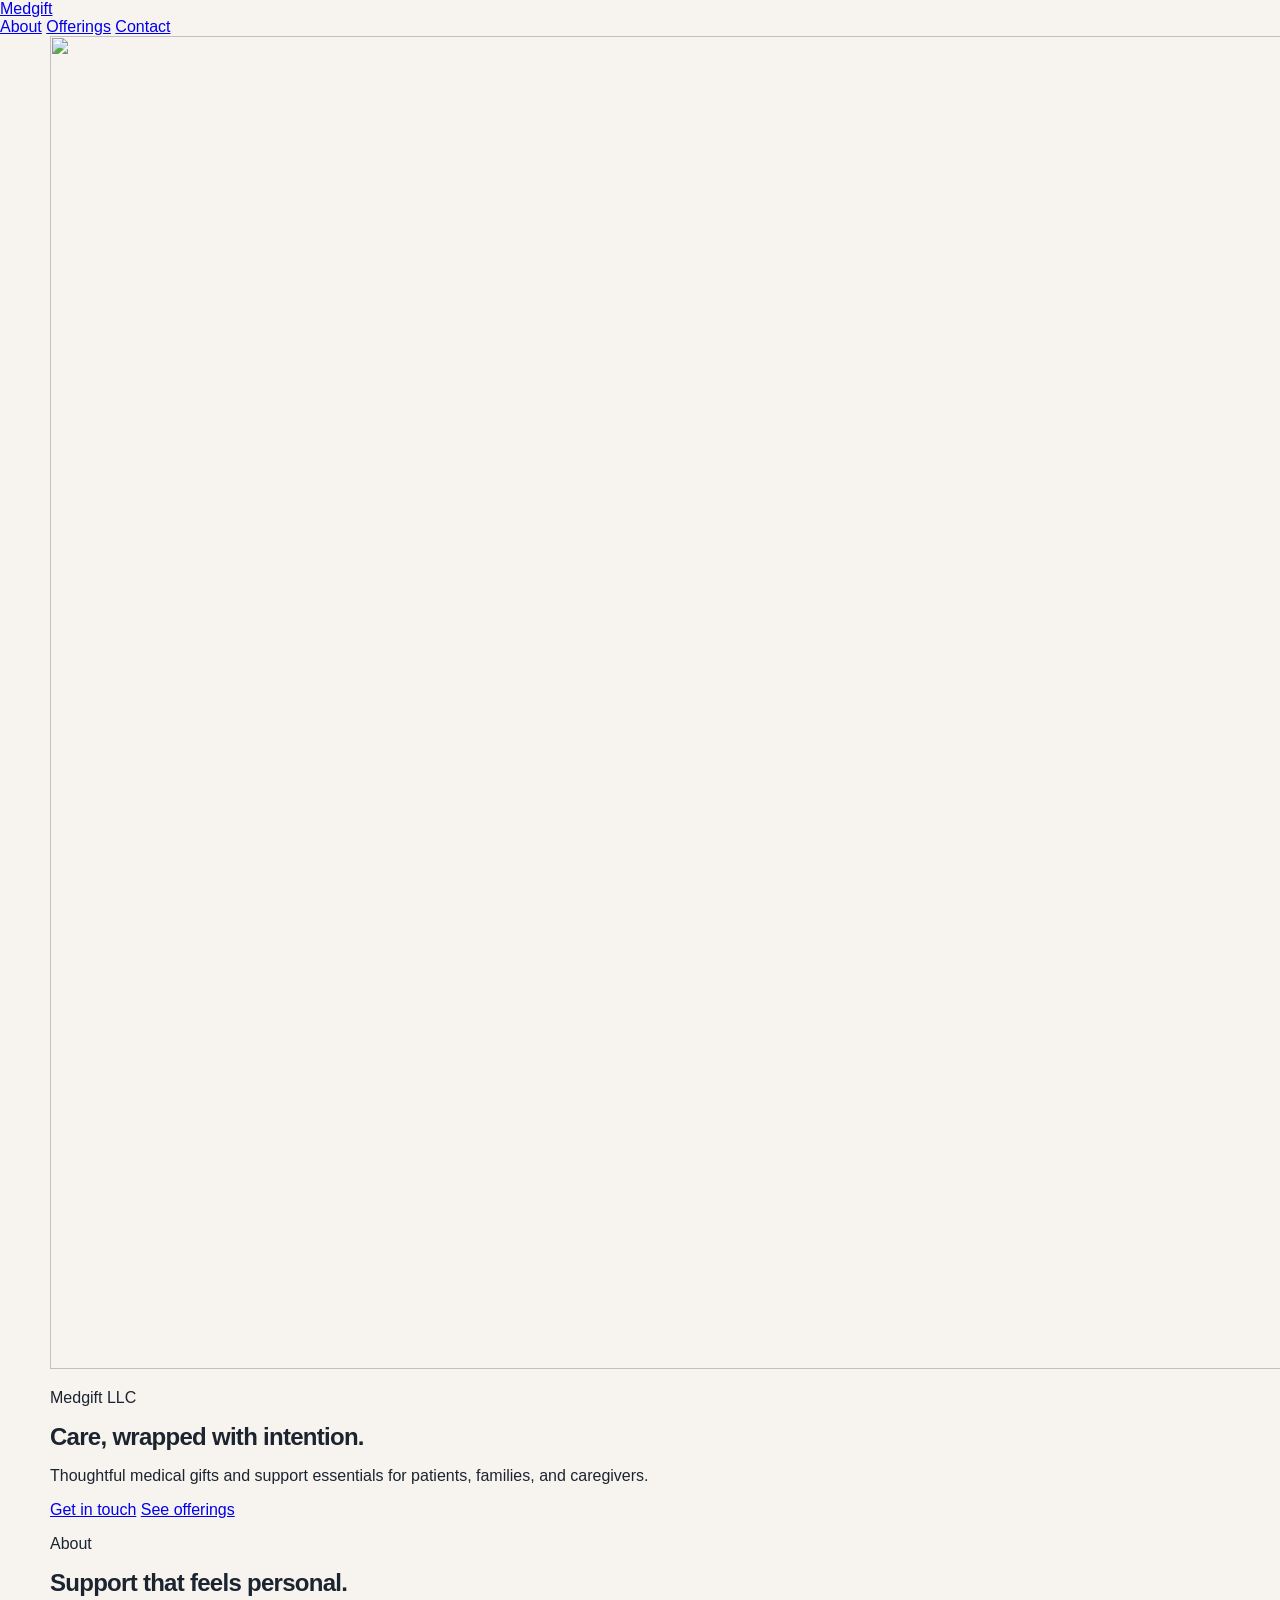
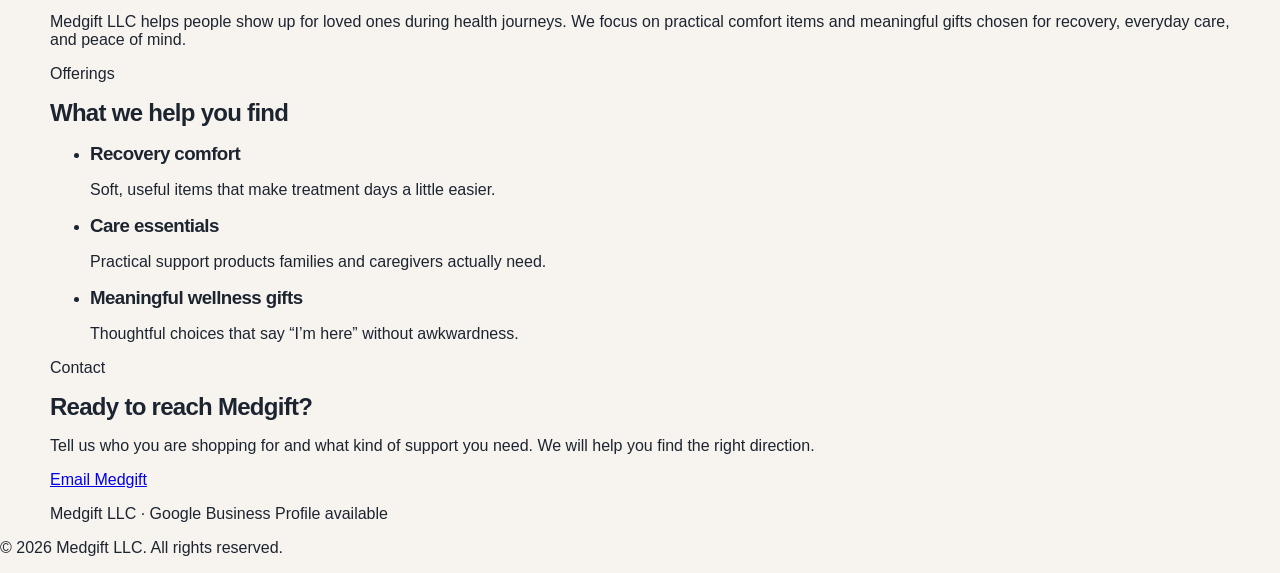
==== index.html @ 37a7e959 "Add files via upload" ====
<!DOCTYPE html>
<html lang="en">
<head>
  <meta charset="UTF-8">
  <meta name="viewport" content="width=device-width, initial-scale=1">
  <title>Medgift LLC | Thoughtful Medical Gifts & Care Support</title>
  <meta name="description" content="Medgift LLC helps patients, families, and caregivers find thoughtful medical gifts and essential support products when they matter most.">
  <meta name="keywords" content="Medgift LLC, medical gifts, patient gifts, care support, wellness gifts, medical supply gifts">
  <link rel="canonical" href="https://cigdemtuerdi-hue.github.io/desktop-tutorial/">

  <!-- Google tag (gtag.js) -->
  <script async src="https://www.googletagmanager.com/gtag/js?id=G-Y4XFC49M0G"></script>
  <script>
    window.dataLayer = window.dataLayer || [];
    function gtag(){dataLayer.push(arguments);}
    gtag('js', new Date());
    gtag('config', 'G-Y4XFC49M0G');
  </script>

  <link rel="preconnect" href="https://fonts.googleapis.com">
  <link rel="preconnect" href="https://fonts.gstatic.com" crossorigin>
  <link href="https://fonts.googleapis.com/css2?family=Fraunces:opsz,wght@9..144,500;9..144,650&family=Manrope:wght@400;500;600&display=swap" rel="stylesheet">
  <link rel="stylesheet" href="styles.css">
</head>
<body>
  <header class="site-header">
    <a class="logo" href="#top" aria-label="Medgift LLC home">Medgift</a>
    <nav class="nav" aria-label="Primary">
      <a href="#about">About</a>
      <a href="#offerings">Offerings</a>
      <a href="#contact" class="nav-cta">Contact</a>
    </nav>
  </header>

  <main id="top">
    <section class="hero" aria-label="Medgift introduction">
      <div class="hero-media" aria-hidden="true">
        <img
          src="https://images.unsplash.com/photo-1576091160550-2173dba999ef?auto=format&fit=crop&w=2000&q=80"
          alt=""
          width="2000"
          height="1333"
        >
        <div class="hero-veil"></div>
      </div>
      <div class="hero-content">
        <p class="brand-mark">Medgift LLC</p>
        <h1>Care, wrapped with intention.</h1>
        <p class="hero-lead">Thoughtful medical gifts and support essentials for patients, families, and caregivers.</p>
        <div class="hero-actions">
          <a class="btn btn-primary" href="#contact">Get in touch</a>
          <a class="btn btn-ghost" href="#offerings">See offerings</a>
        </div>
      </div>
    </section>

    <section id="about" class="section about">
      <div class="section-inner">
        <p class="eyebrow">About</p>
        <h2>Support that feels personal.</h2>
        <p class="section-copy">
          Medgift LLC helps people show up for loved ones during health journeys.
          We focus on practical comfort items and meaningful gifts chosen for recovery,
          everyday care, and peace of mind.
        </p>
      </div>
    </section>

    <section id="offerings" class="section offerings">
      <div class="section-inner">
        <p class="eyebrow">Offerings</p>
        <h2>What we help you find</h2>
        <ul class="offer-list">
          <li>
            <h3>Recovery comfort</h3>
            <p>Soft, useful items that make treatment days a little easier.</p>
          </li>
          <li>
            <h3>Care essentials</h3>
            <p>Practical support products families and caregivers actually need.</p>
          </li>
          <li>
            <h3>Meaningful wellness gifts</h3>
            <p>Thoughtful choices that say “I’m here” without awkwardness.</p>
          </li>
        </ul>
      </div>
    </section>

    <section id="contact" class="section contact">
      <div class="section-inner contact-inner">
        <p class="eyebrow">Contact</p>
        <h2>Ready to reach Medgift?</h2>
        <p class="section-copy">
          Tell us who you are shopping for and what kind of support you need.
          We will help you find the right direction.
        </p>
        <a class="btn btn-primary" href="mailto:cigdemtuerdi@gmail.com?subject=Medgift%20LLC%20inquiry">Email Medgift</a>
        <p class="contact-note">Medgift LLC · Google Business Profile available</p>
      </div>
    </section>
  </main>

  <footer class="site-footer">
    <p>&copy; <span id="year"></span> Medgift LLC. All rights reserved.</p>
  </footer>

  <script>
    document.getElementById('year').textContent = new Date().getFullYear();
  </script>
</body>
</html>
---- styles.css ----
:root {
  --teal: #0b6e6a;
  --coral: #e85d4c;
  --ink: #1c2430;
  --cream: #f7f4ef;
  --mint: #d8edea;
  --card: #fffdf8;
  --line: rgba(28, 36, 48, 0.1);
}

* { box-sizing: border-box; }

body {
  margin: 0;
  font-family: "Source Sans 3", "Segoe UI", sans-serif;
  color: var(--ink);
  background:
    radial-gradient(900px 400px at 0% -10%, var(--mint), transparent 55%),
    var(--cream);
}

h1, h2, h3, h4 {
  font-family: Outfit, "Segoe UI", sans-serif;
  letter-spacing: -0.03em;
  margin: 0 0 0.4rem;
}

.top, .tabs, main, .fineprint {
  width: min(1180px, calc(100% - 1.5rem));
  margin-left: auto;
  margin-right: auto;
}

.top {
  display: flex;
  justify-content: space-between;
  gap: 1rem;
  align-items: center;
  padding: 1.1rem 0 0.6rem;
}

.brand { display: flex; gap: 0.75rem; align-items: center; }
.brand img { width: 56px; height: 56px; border-radius: 18px; }
.kicker {
  margin: 0;
  text-transform: uppercase;
  letter-spacing: 0.12em;
  font-size: 0.72rem;
  color: var(--teal);
  font-weight: 700;
}
.kicker a { color: inherit; }

.eco-banner {
  background: var(--mint);
  border-radius: 0.9rem;
  padding: 0.7rem 0.9rem;
  margin: 0 0 0.8rem;
  font-weight: 600;
}

.eco-chip {
  margin: 0;
  background: var(--mint);
  border-radius: 999px;
  padding: 0.35rem 0.7rem;
  font-size: 0.82rem;
  font-weight: 700;
  color: var(--teal);
}

.eco-note {
  background: var(--mint);
  border-radius: 0.6rem;
  padding: 0.45rem 0.6rem;
  font-size: 0.88rem;
}

.impact-dl { display: grid; gap: 0.55rem; margin: 0.8rem 0 0; }
.impact-dl dt { font-size: 0.8rem; color: #5c6770; }
.impact-dl dd { margin: 0; font-size: 1.35rem; font-weight: 700; color: var(--teal); }
.impact-list { margin: 0.4rem 0 0; padding-left: 1.15rem; }

.wallet { display: flex; gap: 0.5rem; align-items: center; flex-wrap: wrap; }
.wallet strong { font-size: 1.15rem; }

.tabs { display: flex; gap: 0.35rem; flex-wrap: wrap; margin: 0.6rem auto 1rem; }
.tabs button, .wallet button, .actions button, .bag-item, .ghost, .coral {
  font: inherit;
  border: 0;
  border-radius: 999px;
  padding: 0.45rem 0.85rem;
  background: #fff;
  color: var(--ink);
  cursor: pointer;
  box-shadow: 0 1px 0 var(--line);
}

.tabs button.on, .actions button:not(.ghost):not(.coral), #scanBtn, #postForm button[type="submit"] {
  background: var(--teal);
  color: #fff;
}

.coral, .actions button.coral { background: var(--coral); color: #fff; }
.ghost { background: transparent; box-shadow: inset 0 0 0 1px var(--line); }
button:disabled { opacity: 0.45; cursor: not-allowed; }

.card {
  background: var(--card);
  border: 1px solid var(--line);
  border-radius: 1rem;
  padding: 1rem;
}

.browse-grid, .post-grid, .ae-grid {
  display: grid;
  gap: 1rem;
}

.browse-grid { grid-template-columns: minmax(0, 1fr) 280px; }
.post-grid, .ae-grid { grid-template-columns: 1fr 1fr; }

.filters { display: flex; gap: 0.5rem; margin-bottom: 0.6rem; }
input, select {
  font: inherit;
  padding: 0.45rem 0.6rem;
  border-radius: 0.6rem;
  border: 1px solid var(--line);
  background: #fff;
  width: 100%;
}

.table-wrap { overflow: auto; background: var(--card); border-radius: 1rem; border: 1px solid var(--line); }
table { width: 100%; border-collapse: collapse; font-size: 0.95rem; }
th, td { text-align: left; padding: 0.55rem 0.7rem; border-bottom: 1px solid var(--line); vertical-align: top; }
tbody tr { cursor: pointer; }
tbody tr.on { background: var(--mint); }
.sub, .muted { color: #5c6770; font-size: 0.86rem; }

.pill {
  display: inline-block;
  padding: 0.1rem 0.45rem;
  border-radius: 999px;
  background: var(--mint);
  font-size: 0.78rem;
  font-weight: 700;
}
.pill.short { background: #f8d4ce; }
.pill.medium { background: #f3e3c4; }

#detail dl { display: grid; grid-template-columns: 1fr 1fr; gap: 0.4rem 0.7rem; }
dt { font-size: 0.78rem; color: #5c6770; }
dd { margin: 0; font-weight: 700; }
.actions { display: flex; gap: 0.4rem; flex-wrap: wrap; margin-top: 0.8rem; }
.statline { background: var(--mint); border-radius: 0.6rem; padding: 0.45rem 0.6rem; }
.deal { color: var(--teal); font-weight: 700; }

.row { display: grid; grid-template-columns: 1fr 1fr; gap: 0.6rem; }
label { display: block; font-size: 0.86rem; font-weight: 600; margin: 0.45rem 0; }
.bag { display: grid; gap: 0.4rem; margin: 0.4rem 0 1rem; }
.bag-item { border-radius: 0.8rem; text-align: left; display: flex; flex-direction: column; }

.ae-head { display: flex; justify-content: space-between; gap: 1rem; align-items: center; margin-bottom: 1rem; }
.scan-wrap { min-width: 220px; }
.bar { height: 8px; background: #e6e1d8; border-radius: 999px; overflow: hidden; margin: 0.4rem 0; }
#scanBar { display: block; height: 100%; width: 0; background: var(--teal); }

.mail article { background: var(--card); border: 1px solid var(--line); border-radius: 0.8rem; padding: 0.8rem; margin-bottom: 0.6rem; }
.mail .unread { border-color: var(--coral); }
.mail time { color: #5c6770; font-size: 0.8rem; }

.fineprint { color: #5c6770; font-size: 0.82rem; padding: 1.2rem 0 2rem; }

#toast {
  position: fixed;
  left: 50%;
  bottom: 1.2rem;
  transform: translateX(-50%) translateY(20px);
  background: var(--ink);
  color: #fff;
  padding: 0.6rem 0.9rem;
  border-radius: 999px;
  opacity: 0;
  pointer-events: none;
  transition: 0.2s ease;
}
#toast.show { opacity: 1; transform: translateX(-50%) translateY(0); }

@media (max-width: 900px) {
  .browse-grid, .post-grid, .ae-grid, .ae-head, .row { grid-template-columns: 1fr; }
  .top { flex-direction: column; align-items: flex-start; }
}
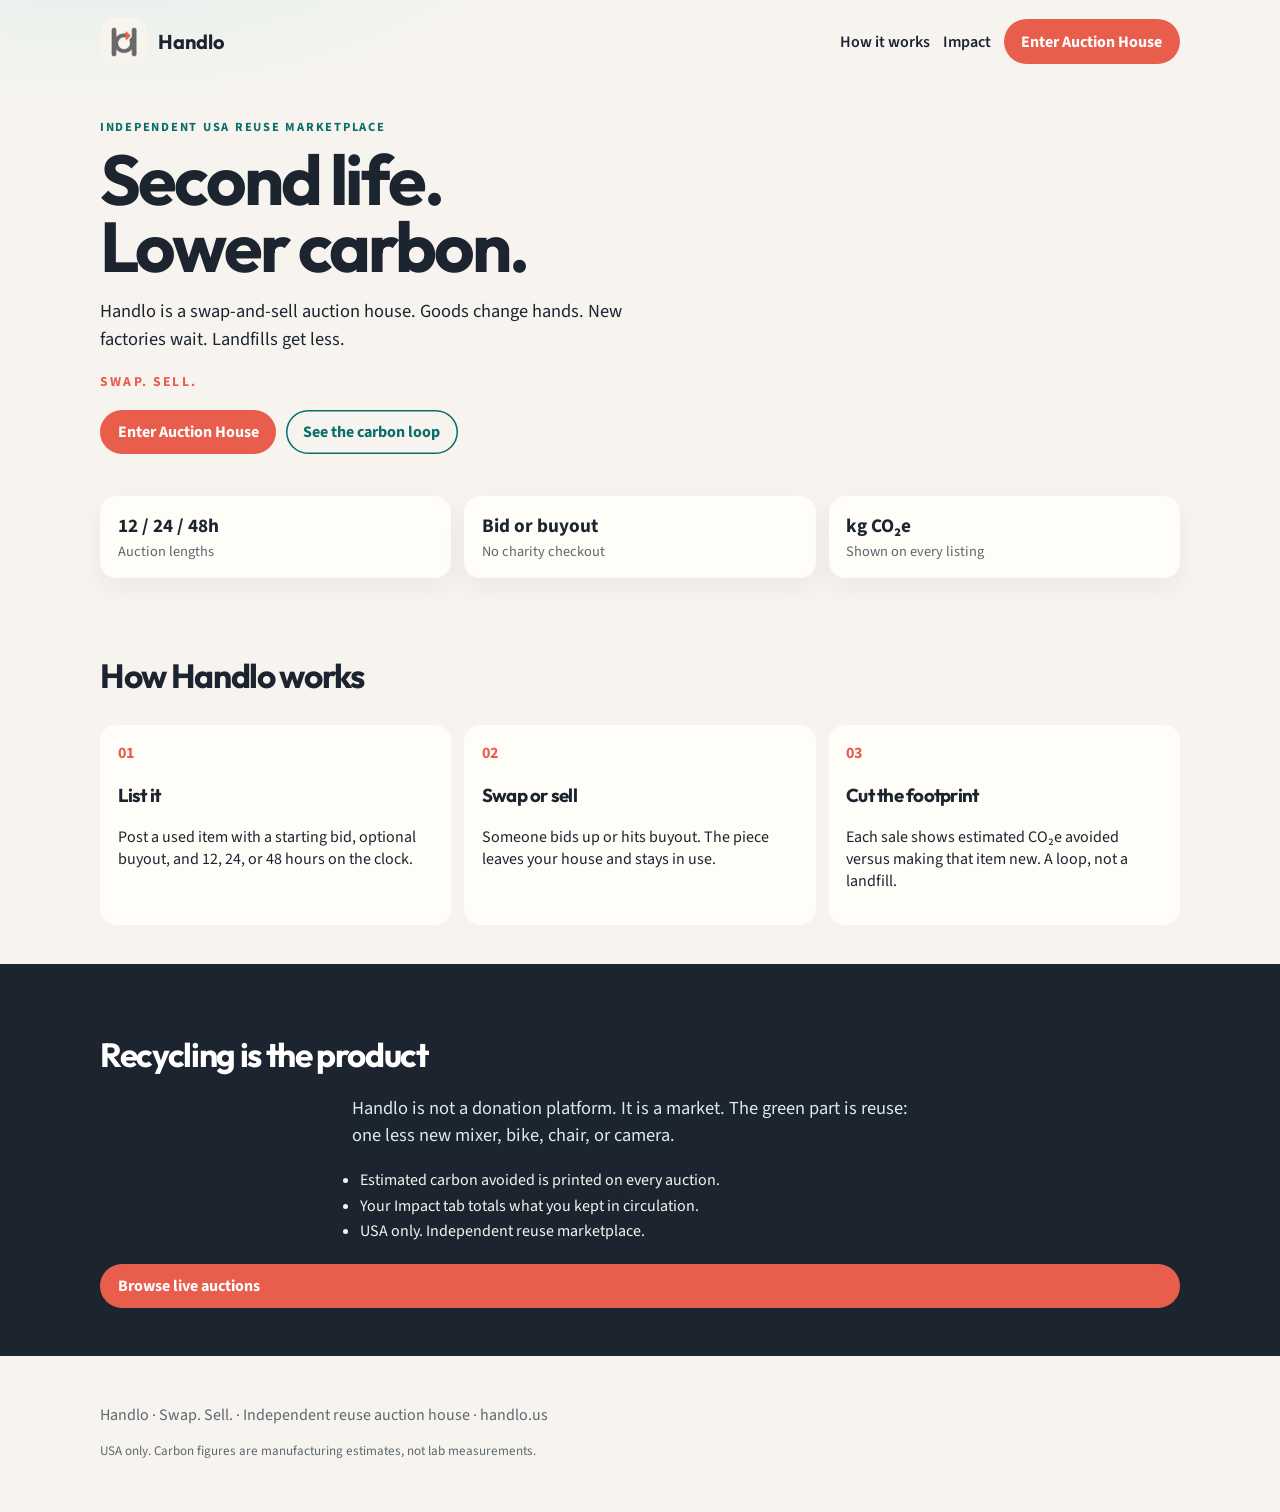
==== commit 6ad43a94: "Add files via upload" ====
--- a/index.html
+++ b/index.html
@@ -3,110 +3,88 @@
 <head>
   <meta charset="UTF-8">
   <meta name="viewport" content="width=device-width, initial-scale=1">
-  <title>Medgift LLC | Thoughtful Medical Gifts & Care Support</title>
-  <meta name="description" content="Medgift LLC helps patients, families, and caregivers find thoughtful medical gifts and essential support products when they matter most.">
-  <meta name="keywords" content="Medgift LLC, medical gifts, patient gifts, care support, wellness gifts, medical supply gifts">
-  <link rel="canonical" href="https://cigdemtuerdi-hue.github.io/desktop-tutorial/">
-
-  <!-- Google tag (gtag.js) -->
-  <script async src="https://www.googletagmanager.com/gtag/js?id=G-Y4XFC49M0G"></script>
-  <script>
-    window.dataLayer = window.dataLayer || [];
-    function gtag(){dataLayer.push(arguments);}
-    gtag('js', new Date());
-    gtag('config', 'G-Y4XFC49M0G');
-  </script>
-
+  <title>Handlo — Swap. Sell. Lower carbon.</title>
+  <link rel="icon" href="assets/handlo-icon.jpg">
+  <meta name="description" content="Handlo is an independent US reuse auction house. Swap and sell used goods. Every sale is a second life and less carbon than buying new.">
   <link rel="preconnect" href="https://fonts.googleapis.com">
   <link rel="preconnect" href="https://fonts.gstatic.com" crossorigin>
-  <link href="https://fonts.googleapis.com/css2?family=Fraunces:opsz,wght@9..144,500;9..144,650&family=Manrope:wght@400;500;600&display=swap" rel="stylesheet">
-  <link rel="stylesheet" href="styles.css">
+  <link href="https://fonts.googleapis.com/css2?family=Outfit:wght@500;650;700&family=Source+Sans+3:wght@400;600;700&display=swap" rel="stylesheet">
+  <link rel="stylesheet" href="home.css">
 </head>
 <body>
-  <header class="site-header">
-    <a class="logo" href="#top" aria-label="Medgift LLC home">Medgift</a>
-    <nav class="nav" aria-label="Primary">
-      <a href="#about">About</a>
-      <a href="#offerings">Offerings</a>
-      <a href="#contact" class="nav-cta">Contact</a>
+  <header class="bar">
+    <a class="logo" href="index.html">
+      <img src="assets/handlo-icon.jpg" alt="">
+      <span>Handlo</span>
+    </a>
+    <nav>
+      <a href="#how">How it works</a>
+      <a href="#impact">Impact</a>
+      <a class="cta" href="auction.html">Enter Auction House</a>
     </nav>
   </header>
 
-  <main id="top">
-    <section class="hero" aria-label="Medgift introduction">
-      <div class="hero-media" aria-hidden="true">
-        <img
-          src="https://images.unsplash.com/photo-1576091160550-2173dba999ef?auto=format&fit=crop&w=2000&q=80"
-          alt=""
-          width="2000"
-          height="1333"
-        >
-        <div class="hero-veil"></div>
-      </div>
-      <div class="hero-content">
-        <p class="brand-mark">Medgift LLC</p>
-        <h1>Care, wrapped with intention.</h1>
-        <p class="hero-lead">Thoughtful medical gifts and support essentials for patients, families, and caregivers.</p>
-        <div class="hero-actions">
-          <a class="btn btn-primary" href="#contact">Get in touch</a>
-          <a class="btn btn-ghost" href="#offerings">See offerings</a>
-        </div>
-      </div>
-    </section>
+  <section class="hero">
+    <p class="kicker">Independent USA reuse marketplace</p>
+    <h1>Second life.<br>Lower carbon.</h1>
+    <p class="lead">Handlo is a swap-and-sell auction house. Goods change hands. New factories wait. Landfills get less.</p>
+    <p class="tag">Swap. Sell.</p>
+    <div class="hero-actions">
+      <a class="cta" href="auction.html">Enter Auction House</a>
+      <a class="ghost" href="#impact">See the carbon loop</a>
+    </div>
+  </section>
 
-    <section id="about" class="section about">
-      <div class="section-inner">
-        <p class="eyebrow">About</p>
-        <h2>Support that feels personal.</h2>
-        <p class="section-copy">
-          Medgift LLC helps people show up for loved ones during health journeys.
-          We focus on practical comfort items and meaningful gifts chosen for recovery,
-          everyday care, and peace of mind.
-        </p>
-      </div>
-    </section>
+  <section class="stats" aria-label="Reuse snapshot">
+    <div>
+      <strong>12 / 24 / 48h</strong>
+      <span>Auction lengths</span>
+    </div>
+    <div>
+      <strong>Bid or buyout</strong>
+      <span>No charity checkout</span>
+    </div>
+    <div>
+      <strong>kg CO₂e</strong>
+      <span>Shown on every listing</span>
+    </div>
+  </section>
 
-    <section id="offerings" class="section offerings">
-      <div class="section-inner">
-        <p class="eyebrow">Offerings</p>
-        <h2>What we help you find</h2>
-        <ul class="offer-list">
-          <li>
-            <h3>Recovery comfort</h3>
-            <p>Soft, useful items that make treatment days a little easier.</p>
-          </li>
-          <li>
-            <h3>Care essentials</h3>
-            <p>Practical support products families and caregivers actually need.</p>
-          </li>
-          <li>
-            <h3>Meaningful wellness gifts</h3>
-            <p>Thoughtful choices that say “I’m here” without awkwardness.</p>
-          </li>
-        </ul>
-      </div>
-    </section>
+  <section id="how" class="block">
+    <h2>How Handlo works</h2>
+    <div class="cards">
+      <article>
+        <p class="num">01</p>
+        <h3>List it</h3>
+        <p>Post a used item with a starting bid, optional buyout, and 12, 24, or 48 hours on the clock.</p>
+      </article>
+      <article>
+        <p class="num">02</p>
+        <h3>Swap or sell</h3>
+        <p>Someone bids up or hits buyout. The piece leaves your house and stays in use.</p>
+      </article>
+      <article>
+        <p class="num">03</p>
+        <h3>Cut the footprint</h3>
+        <p>Each sale shows estimated CO₂e avoided versus making that item new. A loop, not a landfill.</p>
+      </article>
+    </div>
+  </section>
 
-    <section id="contact" class="section contact">
-      <div class="section-inner contact-inner">
-        <p class="eyebrow">Contact</p>
-        <h2>Ready to reach Medgift?</h2>
-        <p class="section-copy">
-          Tell us who you are shopping for and what kind of support you need.
-          We will help you find the right direction.
-        </p>
-        <a class="btn btn-primary" href="mailto:cigdemtuerdi@gmail.com?subject=Medgift%20LLC%20inquiry">Email Medgift</a>
-        <p class="contact-note">Medgift LLC · Google Business Profile available</p>
-      </div>
-    </section>
-  </main>
+  <section id="impact" class="block tint">
+    <h2>Recycling is the product</h2>
+    <p class="lead">Handlo is not a donation platform. It is a market. The green part is reuse: one less new mixer, bike, chair, or camera.</p>
+    <ul class="ticks">
+      <li>Estimated carbon avoided is printed on every auction.</li>
+      <li>Your Impact tab totals what you kept in circulation.</li>
+      <li>USA only. Independent reuse marketplace.</li>
+    </ul>
+    <a class="cta" href="auction.html">Browse live auctions</a>
+  </section>
 
-  <footer class="site-footer">
-    <p>&copy; <span id="year"></span> Medgift LLC. All rights reserved.</p>
+  <footer>
+    <p>Handlo · Swap. Sell. · Independent reuse auction house · handlo.us</p>
+    <p class="small">USA only. Carbon figures are manufacturing estimates, not lab measurements.</p>
   </footer>
-
-  <script>
-    document.getElementById('year').textContent = new Date().getFullYear();
-  </script>
 </body>
 </html>
--- a/home.css
+++ b/home.css
@@ -0,0 +1,143 @@
+:root {
+  --teal: #0b6e6a;
+  --coral: #e85d4c;
+  --ink: #1c2430;
+  --cream: #f7f4ef;
+  --mint: #d8edea;
+}
+
+* { box-sizing: border-box; }
+
+body {
+  margin: 0;
+  font-family: "Source Sans 3", "Segoe UI", sans-serif;
+  color: var(--ink);
+  background:
+    radial-gradient(1000px 520px at 8% -10%, var(--mint), transparent 50%),
+    var(--cream);
+}
+
+.bar, .hero, .stats, .block, footer {
+  width: min(1080px, calc(100% - 2rem));
+  margin-left: auto;
+  margin-right: auto;
+}
+
+.bar {
+  display: flex;
+  justify-content: space-between;
+  align-items: center;
+  gap: 1rem;
+  padding: 1.1rem 0;
+}
+
+.logo {
+  display: flex;
+  align-items: center;
+  gap: 0.6rem;
+  color: inherit;
+  text-decoration: none;
+  font-family: Outfit, "Segoe UI", sans-serif;
+  font-weight: 700;
+  font-size: 1.25rem;
+}
+
+.logo img { width: 48px; height: 48px; border-radius: 16px; }
+
+nav { display: flex; gap: 0.8rem; align-items: center; flex-wrap: wrap; }
+nav a { color: var(--ink); text-decoration: none; font-weight: 600; }
+
+.cta, .ghost {
+  display: inline-block;
+  border-radius: 999px;
+  padding: 0.7rem 1.1rem;
+  text-decoration: none;
+  font-weight: 700;
+}
+
+.cta { background: var(--coral); color: #fff; }
+.ghost { box-shadow: inset 0 0 0 1.5px var(--teal); color: var(--teal); }
+
+.hero { padding: 2.2rem 0 2.6rem; }
+.kicker {
+  text-transform: uppercase;
+  letter-spacing: 0.14em;
+  color: var(--teal);
+  font-weight: 700;
+  font-size: 0.78rem;
+  margin: 0 0 0.6rem;
+}
+
+h1, h2, h3 { font-family: Outfit, "Segoe UI", sans-serif; letter-spacing: -0.04em; }
+h1 { font-size: clamp(2.4rem, 7vw, 4.4rem); line-height: 0.95; margin: 0 0 0.8rem; }
+h2 { font-size: clamp(1.6rem, 3vw, 2.1rem); }
+
+.lead { max-width: 36rem; font-size: 1.15rem; line-height: 1.5; }
+.tag {
+  color: var(--coral);
+  letter-spacing: 0.16em;
+  text-transform: uppercase;
+  font-weight: 700;
+  font-size: 0.85rem;
+}
+.hero-actions { display: flex; gap: 0.6rem; flex-wrap: wrap; margin-top: 1.2rem; }
+
+.stats {
+  display: grid;
+  grid-template-columns: repeat(3, 1fr);
+  gap: 0.8rem;
+  margin-bottom: 2rem;
+}
+
+.stats div {
+  background: #fffdf8;
+  border-radius: 1rem;
+  padding: 1rem 1.1rem;
+  box-shadow: 0 10px 24px rgba(28, 36, 48, 0.05);
+}
+
+.stats strong { display: block; font-size: 1.2rem; }
+.stats span { color: #5c6770; font-size: 0.9rem; }
+
+.block { padding: 1rem 0 2.4rem; }
+#impact.tint {
+  width: 100%;
+  max-width: none;
+  background: var(--ink);
+  color: #f7f4ef;
+  padding: 2.6rem 1rem 3rem;
+}
+
+#impact.tint h2,
+#impact.tint .lead,
+#impact.tint .ticks,
+#impact.tint .cta {
+  width: min(1080px, calc(100% - 0rem));
+  margin-left: auto;
+  margin-right: auto;
+}
+
+#impact.tint h2 { color: #fff; margin-bottom: 0.6rem; }
+#impact.tint .lead { color: #d8edea; }
+#impact.tint .cta { display: table; margin-top: 1.2rem; }
+
+.cards { display: grid; grid-template-columns: repeat(3, 1fr); gap: 0.8rem; }
+.cards article {
+  background: #fffdf8;
+  border-radius: 1rem;
+  padding: 1.1rem;
+}
+.num { color: var(--coral); font-weight: 700; margin: 0 0 0.3rem; }
+
+.ticks { max-width: 40rem; line-height: 1.6; }
+
+footer {
+  padding: 2rem 0 2.4rem;
+  color: #5c6770;
+}
+.small { font-size: 0.82rem; }
+
+@media (max-width: 800px) {
+  .stats, .cards { grid-template-columns: 1fr; }
+  .bar { flex-direction: column; align-items: flex-start; }
+}
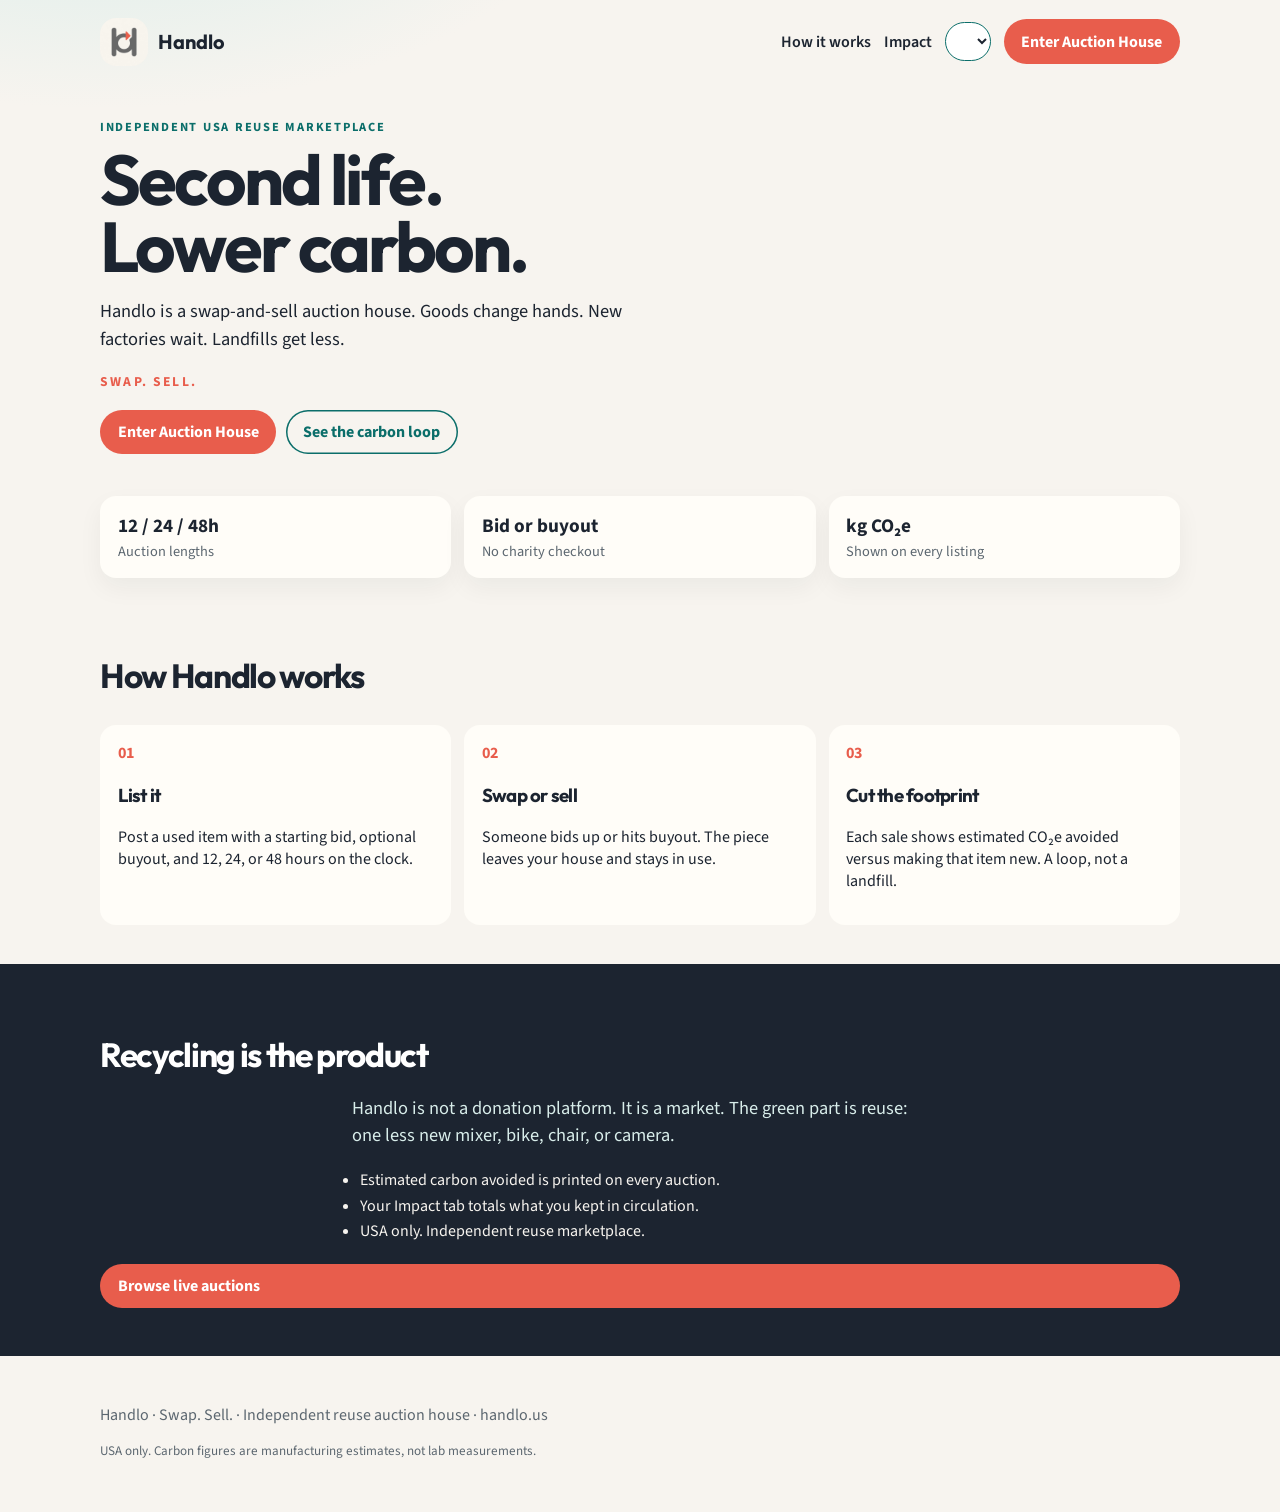
==== commit 69a73583: "Add files via upload" ====
--- a/index.html
+++ b/index.html
@@ -3,12 +3,12 @@
 <head>
   <meta charset="UTF-8">
   <meta name="viewport" content="width=device-width, initial-scale=1">
-  <title>Handlo — Swap. Sell. Lower carbon.</title>
+  <title data-i18n="home.title">Handlo — Swap. Sell. Lower carbon.</title>
   <link rel="icon" href="assets/handlo-icon.jpg">
-  <meta name="description" content="Handlo is an independent US reuse auction house. Swap and sell used goods. Every sale is a second life and less carbon than buying new.">
+  <meta name="description" data-i18n="home.desc" content="Handlo is an independent US reuse auction house. Swap and sell used goods. Every sale is a second life and less carbon than buying new.">
   <link rel="preconnect" href="https://fonts.googleapis.com">
   <link rel="preconnect" href="https://fonts.gstatic.com" crossorigin>
-  <link href="https://fonts.googleapis.com/css2?family=Outfit:wght@500;650;700&family=Source+Sans+3:wght@400;600;700&display=swap" rel="stylesheet">
+  <link href="https://fonts.googleapis.com/css2?family=Noto+Naskh+Arabic:wght@400;600;700&family=Outfit:wght@500;650;700&family=Source+Sans+3:wght@400;600;700&display=swap" rel="stylesheet">
   <link rel="stylesheet" href="home.css">
 </head>
 <body>
@@ -18,73 +18,78 @@
       <span>Handlo</span>
     </a>
     <nav>
-      <a href="#how">How it works</a>
-      <a href="#impact">Impact</a>
-      <a class="cta" href="auction.html">Enter Auction House</a>
+      <a href="#how" data-i18n="nav.how">How it works</a>
+      <a href="#impact" data-i18n="nav.impact">Impact</a>
+      <label class="lang-wrap">
+        <span class="visually-hidden" data-i18n="lang.label">Language</span>
+        <select id="langSelect" aria-label="Language"></select>
+      </label>
+      <a class="cta" href="auction.html" data-i18n="nav.enter">Enter Auction House</a>
     </nav>
   </header>
 
   <section class="hero">
-    <p class="kicker">Independent USA reuse marketplace</p>
-    <h1>Second life.<br>Lower carbon.</h1>
-    <p class="lead">Handlo is a swap-and-sell auction house. Goods change hands. New factories wait. Landfills get less.</p>
-    <p class="tag">Swap. Sell.</p>
+    <p class="kicker" data-i18n="hero.kicker">Independent USA reuse marketplace</p>
+    <h1 data-i18n-html="hero.h1">Second life.<br>Lower carbon.</h1>
+    <p class="lead" data-i18n="hero.lead">Handlo is a swap-and-sell auction house. Goods change hands. New factories wait. Landfills get less.</p>
+    <p class="tag" data-i18n="hero.tag">Swap. Sell.</p>
     <div class="hero-actions">
-      <a class="cta" href="auction.html">Enter Auction House</a>
-      <a class="ghost" href="#impact">See the carbon loop</a>
+      <a class="cta" href="auction.html" data-i18n="nav.enter">Enter Auction House</a>
+      <a class="ghost" href="#impact" data-i18n="hero.carbon">See the carbon loop</a>
     </div>
   </section>
 
   <section class="stats" aria-label="Reuse snapshot">
     <div>
-      <strong>12 / 24 / 48h</strong>
-      <span>Auction lengths</span>
+      <strong data-i18n="stat.hours">12 / 24 / 48h</strong>
+      <span data-i18n="stat.hoursL">Auction lengths</span>
     </div>
     <div>
-      <strong>Bid or buyout</strong>
-      <span>No charity checkout</span>
+      <strong data-i18n="stat.bid">Bid or buyout</strong>
+      <span data-i18n="stat.bidL">No charity checkout</span>
     </div>
     <div>
-      <strong>kg CO₂e</strong>
-      <span>Shown on every listing</span>
+      <strong data-i18n="stat.co2">kg CO₂e</strong>
+      <span data-i18n="stat.co2L">Shown on every listing</span>
     </div>
   </section>
 
   <section id="how" class="block">
-    <h2>How Handlo works</h2>
+    <h2 data-i18n="how.title">How Handlo works</h2>
     <div class="cards">
       <article>
         <p class="num">01</p>
-        <h3>List it</h3>
-        <p>Post a used item with a starting bid, optional buyout, and 12, 24, or 48 hours on the clock.</p>
+        <h3 data-i18n="how.1t">List it</h3>
+        <p data-i18n="how.1p">Post a used item with a starting bid, optional buyout, and 12, 24, or 48 hours on the clock.</p>
       </article>
       <article>
         <p class="num">02</p>
-        <h3>Swap or sell</h3>
-        <p>Someone bids up or hits buyout. The piece leaves your house and stays in use.</p>
+        <h3 data-i18n="how.2t">Swap or sell</h3>
+        <p data-i18n="how.2p">Someone bids up or hits buyout. The piece leaves your house and stays in use.</p>
       </article>
       <article>
         <p class="num">03</p>
-        <h3>Cut the footprint</h3>
-        <p>Each sale shows estimated CO₂e avoided versus making that item new. A loop, not a landfill.</p>
+        <h3 data-i18n="how.3t">Cut the footprint</h3>
+        <p data-i18n="how.3p">Each sale shows estimated CO₂e avoided versus making that item new. A loop, not a landfill.</p>
       </article>
     </div>
   </section>
 
   <section id="impact" class="block tint">
-    <h2>Recycling is the product</h2>
-    <p class="lead">Handlo is not a donation platform. It is a market. The green part is reuse: one less new mixer, bike, chair, or camera.</p>
+    <h2 data-i18n="imp.title">Recycling is the product</h2>
+    <p class="lead" data-i18n="imp.lead">Handlo is not a donation platform. It is a market. The green part is reuse: one less new mixer, bike, chair, or camera.</p>
     <ul class="ticks">
-      <li>Estimated carbon avoided is printed on every auction.</li>
-      <li>Your Impact tab totals what you kept in circulation.</li>
-      <li>USA only. Independent reuse marketplace.</li>
+      <li data-i18n="imp.t1">Estimated carbon avoided is printed on every auction.</li>
+      <li data-i18n="imp.t2">Your Impact tab totals what you kept in circulation.</li>
+      <li data-i18n="imp.t3">USA only. Independent reuse marketplace.</li>
     </ul>
-    <a class="cta" href="auction.html">Browse live auctions</a>
+    <a class="cta" href="auction.html" data-i18n="imp.browse">Browse live auctions</a>
   </section>
 
   <footer>
-    <p>Handlo · Swap. Sell. · Independent reuse auction house · handlo.us</p>
-    <p class="small">USA only. Carbon figures are manufacturing estimates, not lab measurements.</p>
+    <p data-i18n="foot.line">Handlo · Swap. Sell. · Independent reuse auction house · handlo.us</p>
+    <p class="small" data-i18n="foot.small">USA only. Carbon figures are manufacturing estimates, not lab measurements.</p>
   </footer>
+  <script src="js/i18n.js"></script>
 </body>
 </html>
--- a/home.css
+++ b/home.css
@@ -137,6 +137,32 @@
 }
 .small { font-size: 0.82rem; }
 
+.lang-wrap { display: inline-flex; align-items: center; }
+.lang-wrap select {
+  font: inherit;
+  font-weight: 600;
+  border-radius: 999px;
+  padding: 0.4rem 0.75rem;
+  border: 1.5px solid var(--teal);
+  background: #fff;
+  color: var(--ink);
+  max-width: 11rem;
+}
+.visually-hidden {
+  position: absolute;
+  width: 1px;
+  height: 1px;
+  padding: 0;
+  margin: -1px;
+  overflow: hidden;
+  clip: rect(0, 0, 0, 0);
+  white-space: nowrap;
+  border: 0;
+}
+html[dir="rtl"] body {
+  font-family: "Noto Naskh Arabic", "Source Sans 3", "Segoe UI", sans-serif;
+}
+
 @media (max-width: 800px) {
   .stats, .cards { grid-template-columns: 1fr; }
   .bar { flex-direction: column; align-items: flex-start; }
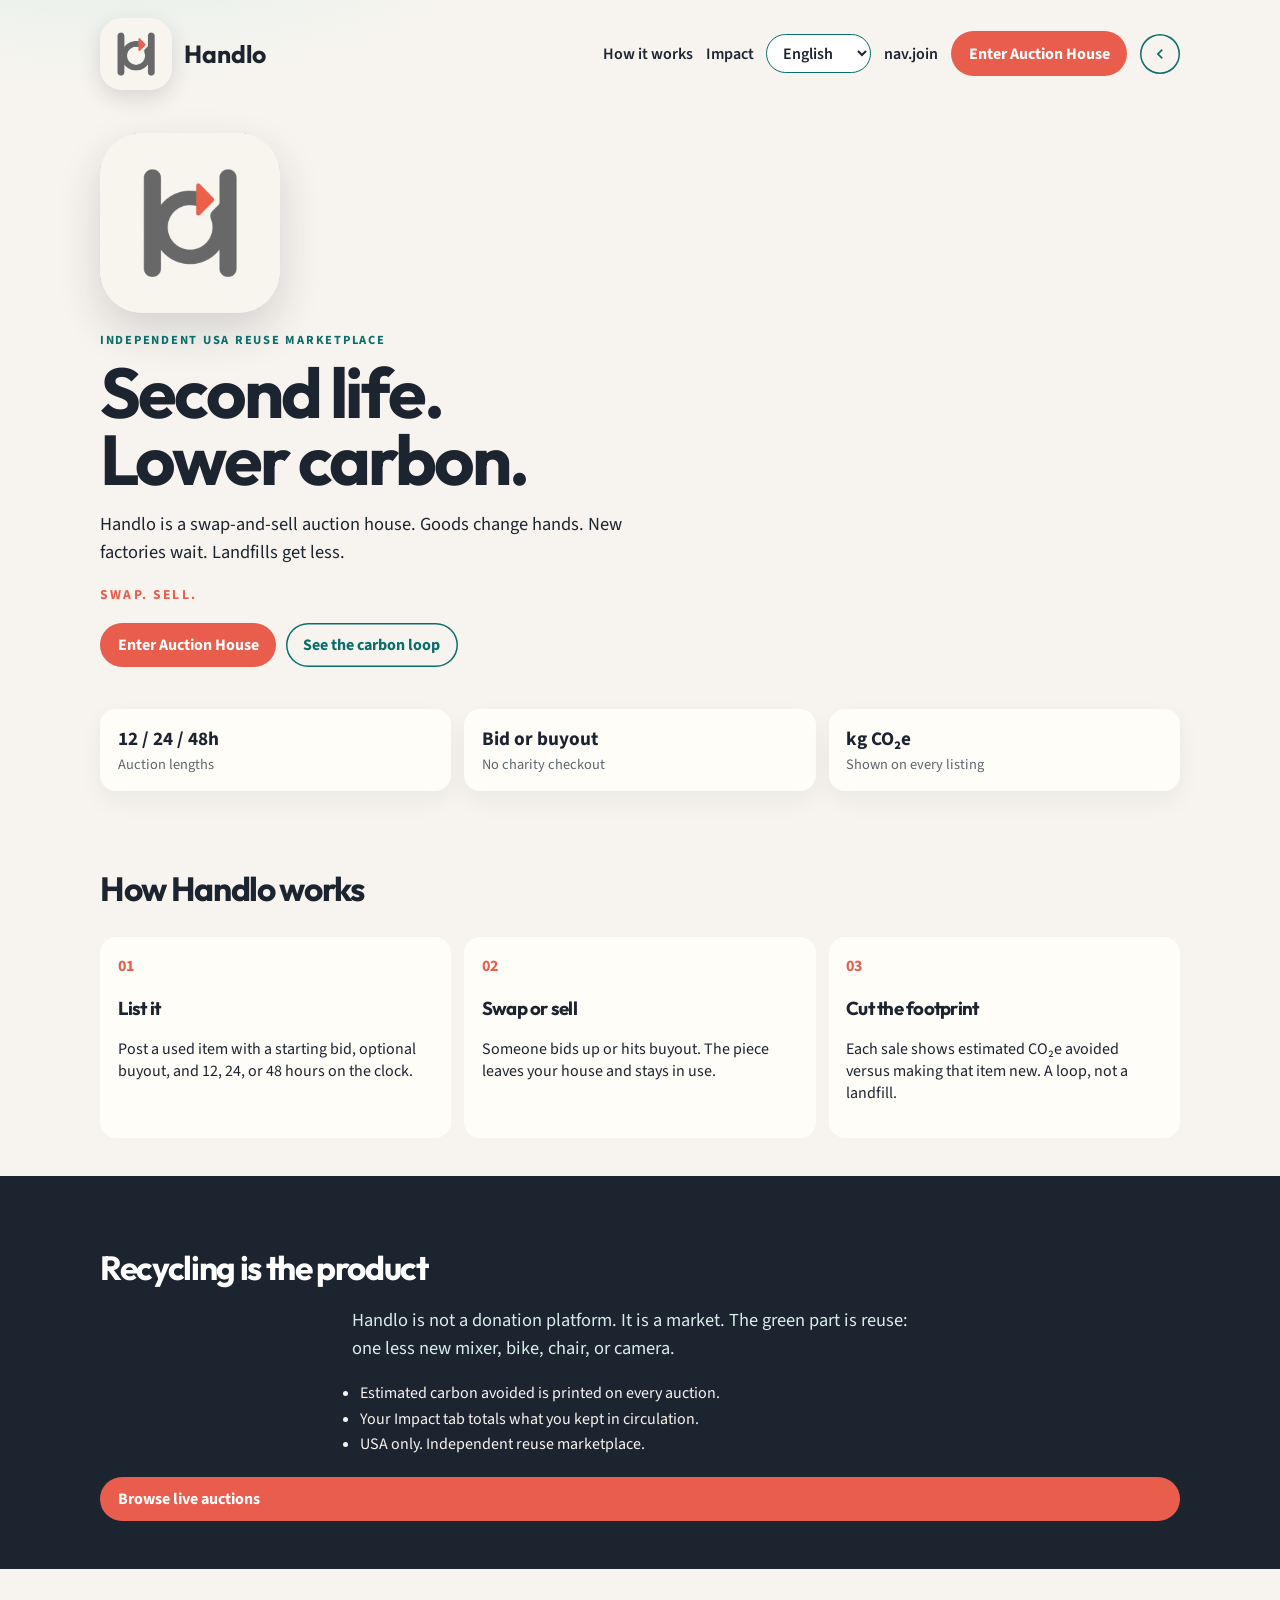
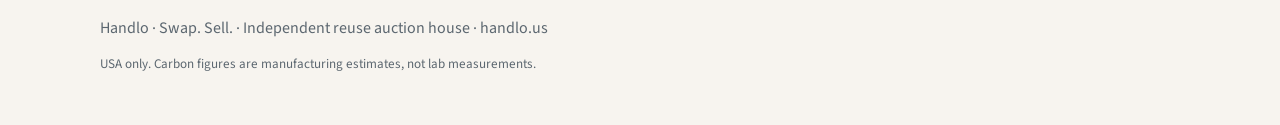
==== commit 11a43626: "Add files via upload" ====
--- a/index.html
+++ b/index.html
@@ -4,7 +4,12 @@
   <meta charset="UTF-8">
   <meta name="viewport" content="width=device-width, initial-scale=1">
   <title data-i18n="home.title">Handlo — Swap. Sell. Lower carbon.</title>
-  <link rel="icon" href="assets/handlo-icon.jpg">
+  <link rel="icon" href="favicon.ico" sizes="any">
+  <link rel="icon" type="image/png" sizes="32x32" href="assets/favicon-32.png">
+  <link rel="icon" type="image/png" sizes="48x48" href="assets/favicon-48.png">
+  <link rel="apple-touch-icon" href="assets/apple-touch-icon.png">
+  <meta property="og:image" content="https://handlo.us/assets/handlo-icon.jpg">
+  <meta name="theme-color" content="#0b6e6a">
   <meta name="description" data-i18n="home.desc" content="Handlo is an independent US reuse auction house. Swap and sell used goods. Every sale is a second life and less carbon than buying new.">
   <link rel="preconnect" href="https://fonts.googleapis.com">
   <link rel="preconnect" href="https://fonts.gstatic.com" crossorigin>
@@ -24,11 +29,17 @@
         <span class="visually-hidden" data-i18n="lang.label">Language</span>
         <select id="langSelect" aria-label="Language"></select>
       </label>
+      <a href="join.html" data-i18n="nav.join">Create account</a>
       <a class="cta" href="auction.html" data-i18n="nav.enter">Enter Auction House</a>
+      <a class="exit-page" href="index.html" data-exit="back" data-i18n-title="nav.exit" title="Leave page">
+        <span class="visually-hidden" data-i18n="nav.exit">Leave page</span>
+        <svg viewBox="0 0 24 24" aria-hidden="true"><path d="M15.41 7.41 14 6l-6 6 6 6 1.41-1.41L10.83 12z"/></svg>
+      </a>
     </nav>
   </header>
 
   <section class="hero">
+    <img class="hero-mark" src="assets/handlo-icon.jpg" alt="Handlo">
     <p class="kicker" data-i18n="hero.kicker">Independent USA reuse marketplace</p>
     <h1 data-i18n-html="hero.h1">Second life.<br>Lower carbon.</h1>
     <p class="lead" data-i18n="hero.lead">Handlo is a swap-and-sell auction house. Goods change hands. New factories wait. Landfills get less.</p>
@@ -59,7 +70,7 @@
     <div class="cards">
       <article>
         <p class="num">01</p>
-        <h3 data-i18n="how.1t">List it</h3>
+        <h3><a href="auction.html?intent=post" data-i18n="how.1t">List it</a></h3>
         <p data-i18n="how.1p">Post a used item with a starting bid, optional buyout, and 12, 24, or 48 hours on the clock.</p>
       </article>
       <article>
@@ -91,5 +102,27 @@
     <p class="small" data-i18n="foot.small">USA only. Carbon figures are manufacturing estimates, not lab measurements.</p>
   </footer>
   <script src="js/i18n.js"></script>
+  <script src="js/member.js"></script>
+  <script>
+    (function () {
+      document.querySelectorAll("a.exit-page[data-exit='back']").forEach(function (a) {
+        a.addEventListener("click", function (ev) {
+          if (history.length > 1) {
+            ev.preventDefault();
+            history.back();
+          }
+        });
+      });
+      document.querySelectorAll('a[href^="auction.html?intent="]').forEach(function (a) {
+        a.addEventListener("click", function (ev) {
+          if (window.HandloMember && !HandloMember.isVerified()) {
+            ev.preventDefault();
+            const u = new URL(a.href, location.href);
+            HandloMember.openJoin({ kind: u.searchParams.get("intent") || "post", id: u.searchParams.get("id") || "" });
+          }
+        });
+      });
+    })();
+  </script>
 </body>
 </html>
--- a/home.css
+++ b/home.css
@@ -34,15 +34,20 @@
 .logo {
   display: flex;
   align-items: center;
-  gap: 0.6rem;
+  gap: 0.75rem;
   color: inherit;
   text-decoration: none;
   font-family: Outfit, "Segoe UI", sans-serif;
   font-weight: 700;
-  font-size: 1.25rem;
+  font-size: 1.55rem;
 }
 
-.logo img { width: 48px; height: 48px; border-radius: 16px; }
+.logo img {
+  width: 72px;
+  height: 72px;
+  border-radius: 22px;
+  box-shadow: 0 8px 22px rgba(28, 36, 48, 0.14);
+}
 
 nav { display: flex; gap: 0.8rem; align-items: center; flex-wrap: wrap; }
 nav a { color: var(--ink); text-decoration: none; font-weight: 600; }
@@ -58,7 +63,30 @@
 .cta { background: var(--coral); color: #fff; }
 .ghost { box-shadow: inset 0 0 0 1.5px var(--teal); color: var(--teal); }
 
-.hero { padding: 2.2rem 0 2.6rem; }
+.exit-page {
+  display: inline-flex;
+  align-items: center;
+  justify-content: center;
+  width: 2.5rem;
+  height: 2.5rem;
+  border-radius: 999px;
+  color: var(--teal);
+  box-shadow: inset 0 0 0 1.5px var(--teal);
+  text-decoration: none;
+  flex: 0 0 auto;
+}
+.exit-page svg { width: 1.25rem; height: 1.25rem; fill: currentColor; display: block; }
+html[dir="rtl"] .exit-page svg { transform: scaleX(-1); }
+
+.hero { padding: 1.6rem 0 2.6rem; }
+.hero-mark {
+  width: clamp(136px, 22vw, 180px);
+  height: clamp(136px, 22vw, 180px);
+  border-radius: 42px;
+  display: block;
+  margin: 0 0 1.15rem;
+  box-shadow: 0 18px 44px rgba(28, 36, 48, 0.16);
+}
 .kicker {
   text-transform: uppercase;
   letter-spacing: 0.14em;
@@ -127,6 +155,8 @@
   border-radius: 1rem;
   padding: 1.1rem;
 }
+.cards article a { color: inherit; text-decoration: none; }
+.cards article a:hover { color: var(--teal); }
 .num { color: var(--coral); font-weight: 700; margin: 0 0 0.3rem; }
 
 .ticks { max-width: 40rem; line-height: 1.6; }
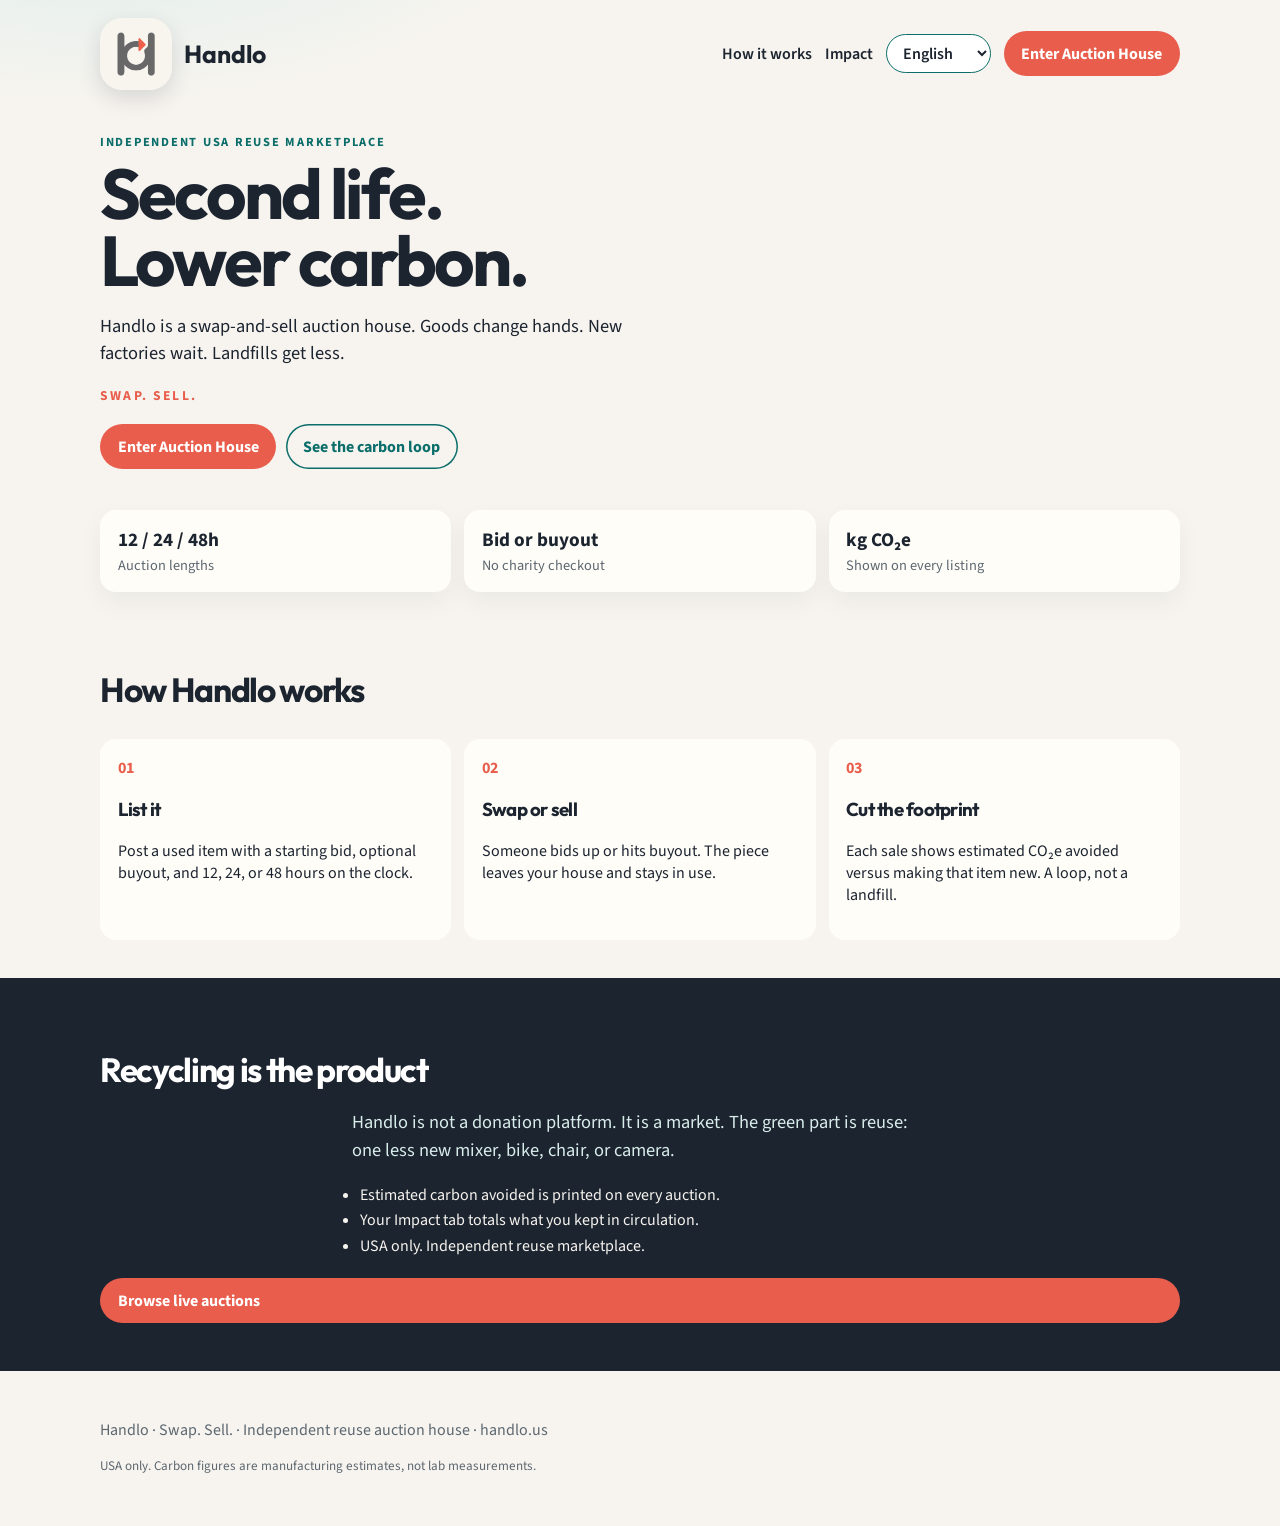
==== commit e4ee79a4: "Add files via upload" ====
--- a/index.html
+++ b/index.html
@@ -4,12 +4,7 @@
   <meta charset="UTF-8">
   <meta name="viewport" content="width=device-width, initial-scale=1">
   <title data-i18n="home.title">Handlo — Swap. Sell. Lower carbon.</title>
-  <link rel="icon" href="favicon.ico" sizes="any">
-  <link rel="icon" type="image/png" sizes="32x32" href="assets/favicon-32.png">
-  <link rel="icon" type="image/png" sizes="48x48" href="assets/favicon-48.png">
-  <link rel="apple-touch-icon" href="assets/apple-touch-icon.png">
-  <meta property="og:image" content="https://handlo.us/assets/handlo-icon.jpg">
-  <meta name="theme-color" content="#0b6e6a">
+  <link rel="icon" href="assets/handlo-icon.jpg">
   <meta name="description" data-i18n="home.desc" content="Handlo is an independent US reuse auction house. Swap and sell used goods. Every sale is a second life and less carbon than buying new.">
   <link rel="preconnect" href="https://fonts.googleapis.com">
   <link rel="preconnect" href="https://fonts.gstatic.com" crossorigin>
@@ -29,17 +24,11 @@
         <span class="visually-hidden" data-i18n="lang.label">Language</span>
         <select id="langSelect" aria-label="Language"></select>
       </label>
-      <a href="join.html" data-i18n="nav.join">Create account</a>
       <a class="cta" href="auction.html" data-i18n="nav.enter">Enter Auction House</a>
-      <a class="exit-page" href="index.html" data-exit="back" data-i18n-title="nav.exit" title="Leave page">
-        <span class="visually-hidden" data-i18n="nav.exit">Leave page</span>
-        <svg viewBox="0 0 24 24" aria-hidden="true"><path d="M15.41 7.41 14 6l-6 6 6 6 1.41-1.41L10.83 12z"/></svg>
-      </a>
     </nav>
   </header>
 
   <section class="hero">
-    <img class="hero-mark" src="assets/handlo-icon.jpg" alt="Handlo">
     <p class="kicker" data-i18n="hero.kicker">Independent USA reuse marketplace</p>
     <h1 data-i18n-html="hero.h1">Second life.<br>Lower carbon.</h1>
     <p class="lead" data-i18n="hero.lead">Handlo is a swap-and-sell auction house. Goods change hands. New factories wait. Landfills get less.</p>
@@ -70,7 +59,7 @@
     <div class="cards">
       <article>
         <p class="num">01</p>
-        <h3><a href="auction.html?intent=post" data-i18n="how.1t">List it</a></h3>
+        <h3 data-i18n="how.1t">List it</h3>
         <p data-i18n="how.1p">Post a used item with a starting bid, optional buyout, and 12, 24, or 48 hours on the clock.</p>
       </article>
       <article>
@@ -102,27 +91,5 @@
     <p class="small" data-i18n="foot.small">USA only. Carbon figures are manufacturing estimates, not lab measurements.</p>
   </footer>
   <script src="js/i18n.js"></script>
-  <script src="js/member.js"></script>
-  <script>
-    (function () {
-      document.querySelectorAll("a.exit-page[data-exit='back']").forEach(function (a) {
-        a.addEventListener("click", function (ev) {
-          if (history.length > 1) {
-            ev.preventDefault();
-            history.back();
-          }
-        });
-      });
-      document.querySelectorAll('a[href^="auction.html?intent="]').forEach(function (a) {
-        a.addEventListener("click", function (ev) {
-          if (window.HandloMember && !HandloMember.isVerified()) {
-            ev.preventDefault();
-            const u = new URL(a.href, location.href);
-            HandloMember.openJoin({ kind: u.searchParams.get("intent") || "post", id: u.searchParams.get("id") || "" });
-          }
-        });
-      });
-    })();
-  </script>
 </body>
 </html>
--- a/home.css
+++ b/home.css
@@ -74,6 +74,7 @@
   box-shadow: inset 0 0 0 1.5px var(--teal);
   text-decoration: none;
   flex: 0 0 auto;
+  margin-inline-start: 0.15rem;
 }
 .exit-page svg { width: 1.25rem; height: 1.25rem; fill: currentColor; display: block; }
 html[dir="rtl"] .exit-page svg { transform: scaleX(-1); }
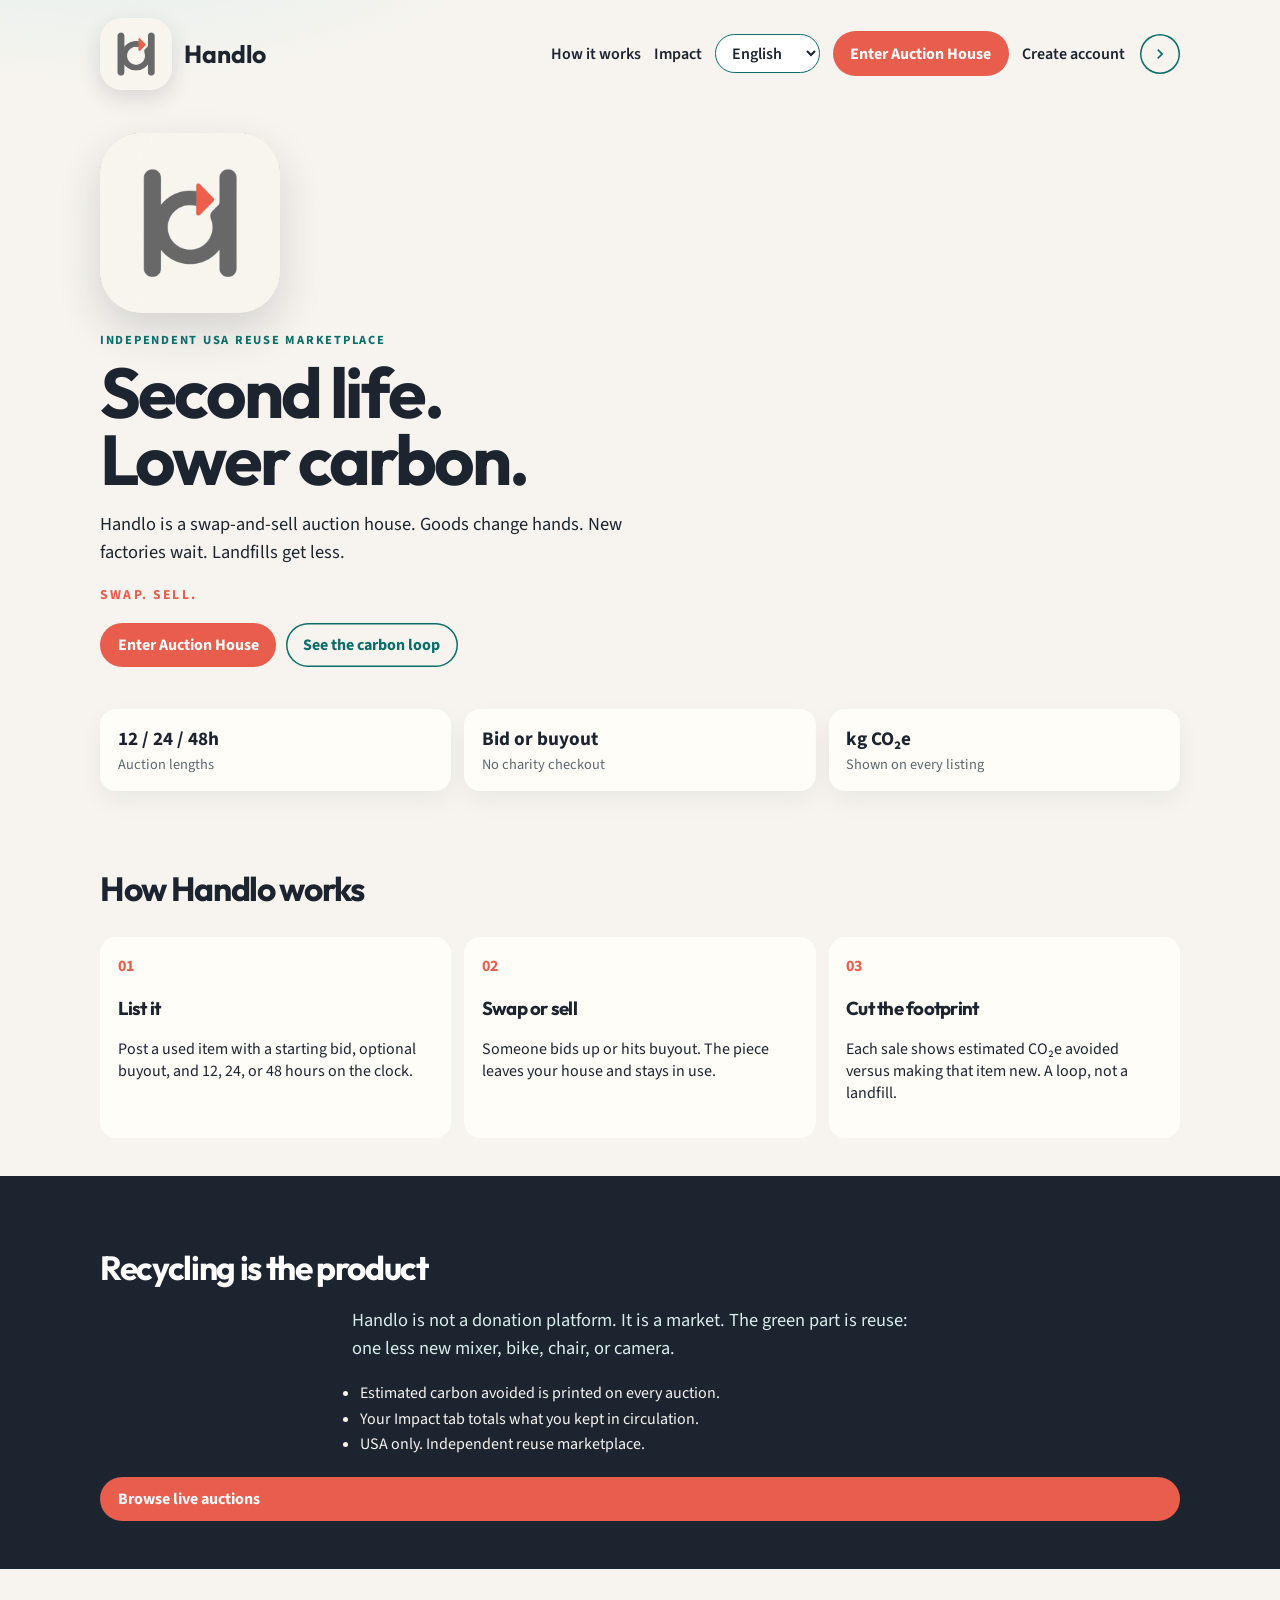
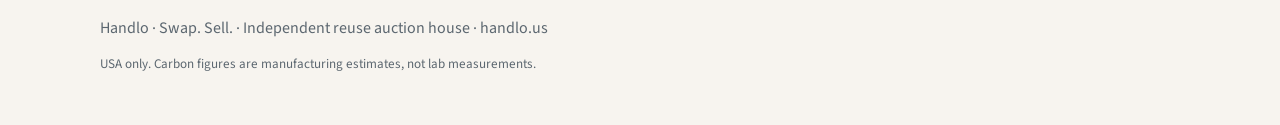
==== commit e22f7c39: "Add files via upload" ====
--- a/index.html
+++ b/index.html
@@ -4,7 +4,12 @@
   <meta charset="UTF-8">
   <meta name="viewport" content="width=device-width, initial-scale=1">
   <title data-i18n="home.title">Handlo — Swap. Sell. Lower carbon.</title>
-  <link rel="icon" href="assets/handlo-icon.jpg">
+  <link rel="icon" href="favicon.ico" sizes="any">
+  <link rel="icon" type="image/png" sizes="32x32" href="assets/favicon-32.png">
+  <link rel="icon" type="image/png" sizes="48x48" href="assets/favicon-48.png">
+  <link rel="apple-touch-icon" href="assets/apple-touch-icon.png">
+  <meta property="og:image" content="https://handlo.us/assets/handlo-icon.jpg">
+  <meta name="theme-color" content="#0b6e6a">
   <meta name="description" data-i18n="home.desc" content="Handlo is an independent US reuse auction house. Swap and sell used goods. Every sale is a second life and less carbon than buying new.">
   <link rel="preconnect" href="https://fonts.googleapis.com">
   <link rel="preconnect" href="https://fonts.gstatic.com" crossorigin>
@@ -25,10 +30,16 @@
         <select id="langSelect" aria-label="Language"></select>
       </label>
       <a class="cta" href="auction.html" data-i18n="nav.enter">Enter Auction House</a>
+      <a href="join.html" data-i18n="nav.join">Create account</a>
+      <a class="exit-page" href="index.html" data-exit="back" data-i18n-title="nav.exit" title="Leave page">
+        <span class="visually-hidden" data-i18n="nav.exit">Leave page</span>
+        <svg viewBox="0 0 24 24" aria-hidden="true"><path d="M8.59 16.59 13.17 12 8.59 7.41 10 6l6 6-6 6z"/></svg>
+      </a>
     </nav>
   </header>
 
   <section class="hero">
+    <img class="hero-mark" src="assets/handlo-icon.jpg" alt="Handlo">
     <p class="kicker" data-i18n="hero.kicker">Independent USA reuse marketplace</p>
     <h1 data-i18n-html="hero.h1">Second life.<br>Lower carbon.</h1>
     <p class="lead" data-i18n="hero.lead">Handlo is a swap-and-sell auction house. Goods change hands. New factories wait. Landfills get less.</p>
@@ -59,7 +70,7 @@
     <div class="cards">
       <article>
         <p class="num">01</p>
-        <h3 data-i18n="how.1t">List it</h3>
+        <h3><a href="auction.html?intent=post" data-i18n="how.1t">List it</a></h3>
         <p data-i18n="how.1p">Post a used item with a starting bid, optional buyout, and 12, 24, or 48 hours on the clock.</p>
       </article>
       <article>
@@ -91,5 +102,27 @@
     <p class="small" data-i18n="foot.small">USA only. Carbon figures are manufacturing estimates, not lab measurements.</p>
   </footer>
   <script src="js/i18n.js"></script>
+  <script src="js/member.js"></script>
+  <script>
+    (function () {
+      document.querySelectorAll("a.exit-page[data-exit='back']").forEach(function (a) {
+        a.addEventListener("click", function (ev) {
+          if (history.length > 1) {
+            ev.preventDefault();
+            history.back();
+          }
+        });
+      });
+      document.querySelectorAll('a[href^="auction.html?intent="]').forEach(function (a) {
+        a.addEventListener("click", function (ev) {
+          if (window.HandloMember && !HandloMember.isVerified()) {
+            ev.preventDefault();
+            const u = new URL(a.href, location.href);
+            HandloMember.openJoin({ kind: u.searchParams.get("intent") || "post", id: u.searchParams.get("id") || "" });
+          }
+        });
+      });
+    })();
+  </script>
 </body>
 </html>
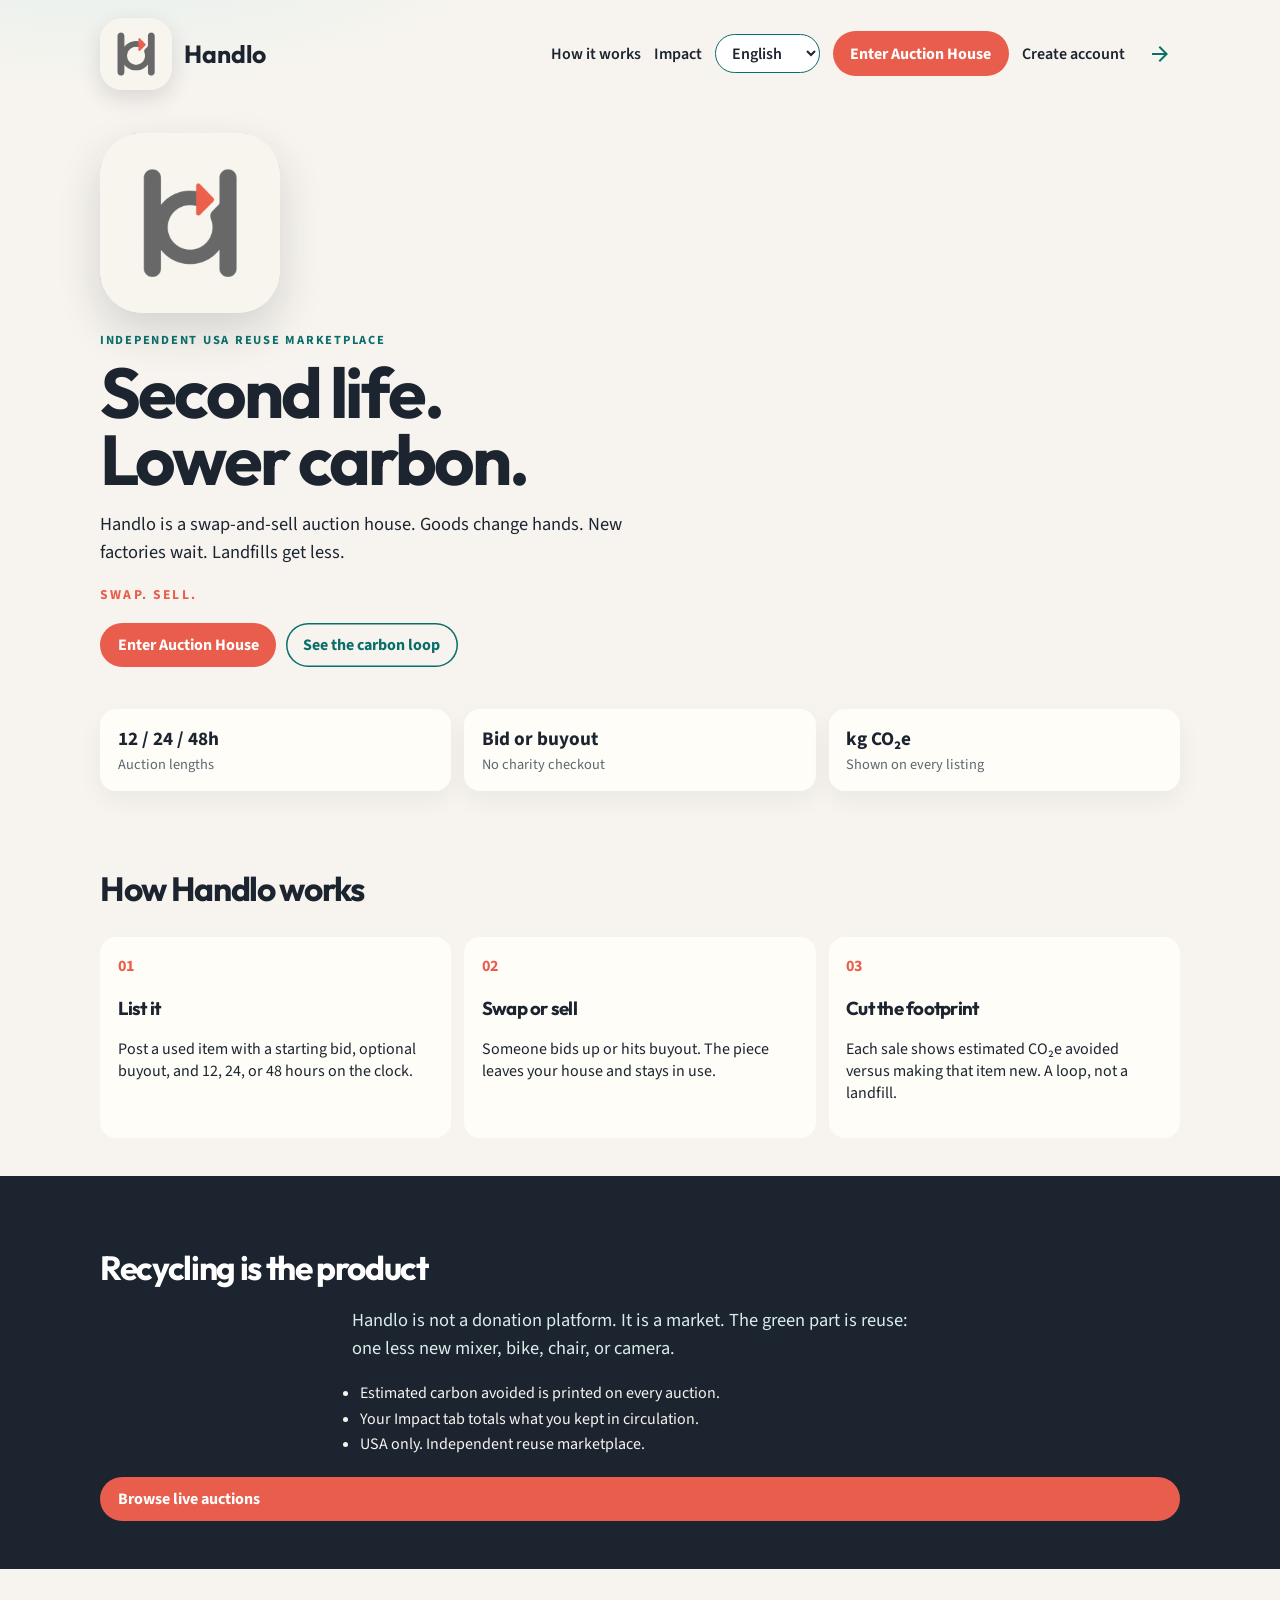
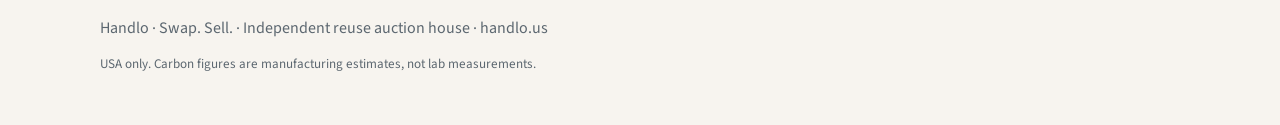
==== commit 24d05700: "Add files via upload" ====
--- a/index.html
+++ b/index.html
@@ -33,7 +33,7 @@
       <a href="join.html" data-i18n="nav.join">Create account</a>
       <a class="exit-page" href="index.html" data-exit="back" data-i18n-title="nav.exit" title="Leave page">
         <span class="visually-hidden" data-i18n="nav.exit">Leave page</span>
-        <svg viewBox="0 0 24 24" aria-hidden="true"><path d="M8.59 16.59 13.17 12 8.59 7.41 10 6l6 6-6 6z"/></svg>
+        <svg viewBox="0 0 24 24" aria-hidden="true"><path d="M12 4 10.59 5.41 16.17 11H4v2h12.17l-5.58 5.59L12 20l8-8z"/></svg>
       </a>
     </nav>
   </header>
--- a/home.css
+++ b/home.css
@@ -71,12 +71,11 @@
   height: 2.5rem;
   border-radius: 999px;
   color: var(--teal);
-  box-shadow: inset 0 0 0 1.5px var(--teal);
   text-decoration: none;
   flex: 0 0 auto;
   margin-inline-start: 0.15rem;
 }
-.exit-page svg { width: 1.25rem; height: 1.25rem; fill: currentColor; display: block; }
+.exit-page svg { width: 1.5rem; height: 1.5rem; fill: currentColor; display: block; }
 html[dir="rtl"] .exit-page svg { transform: scaleX(-1); }
 
 .hero { padding: 1.6rem 0 2.6rem; }
